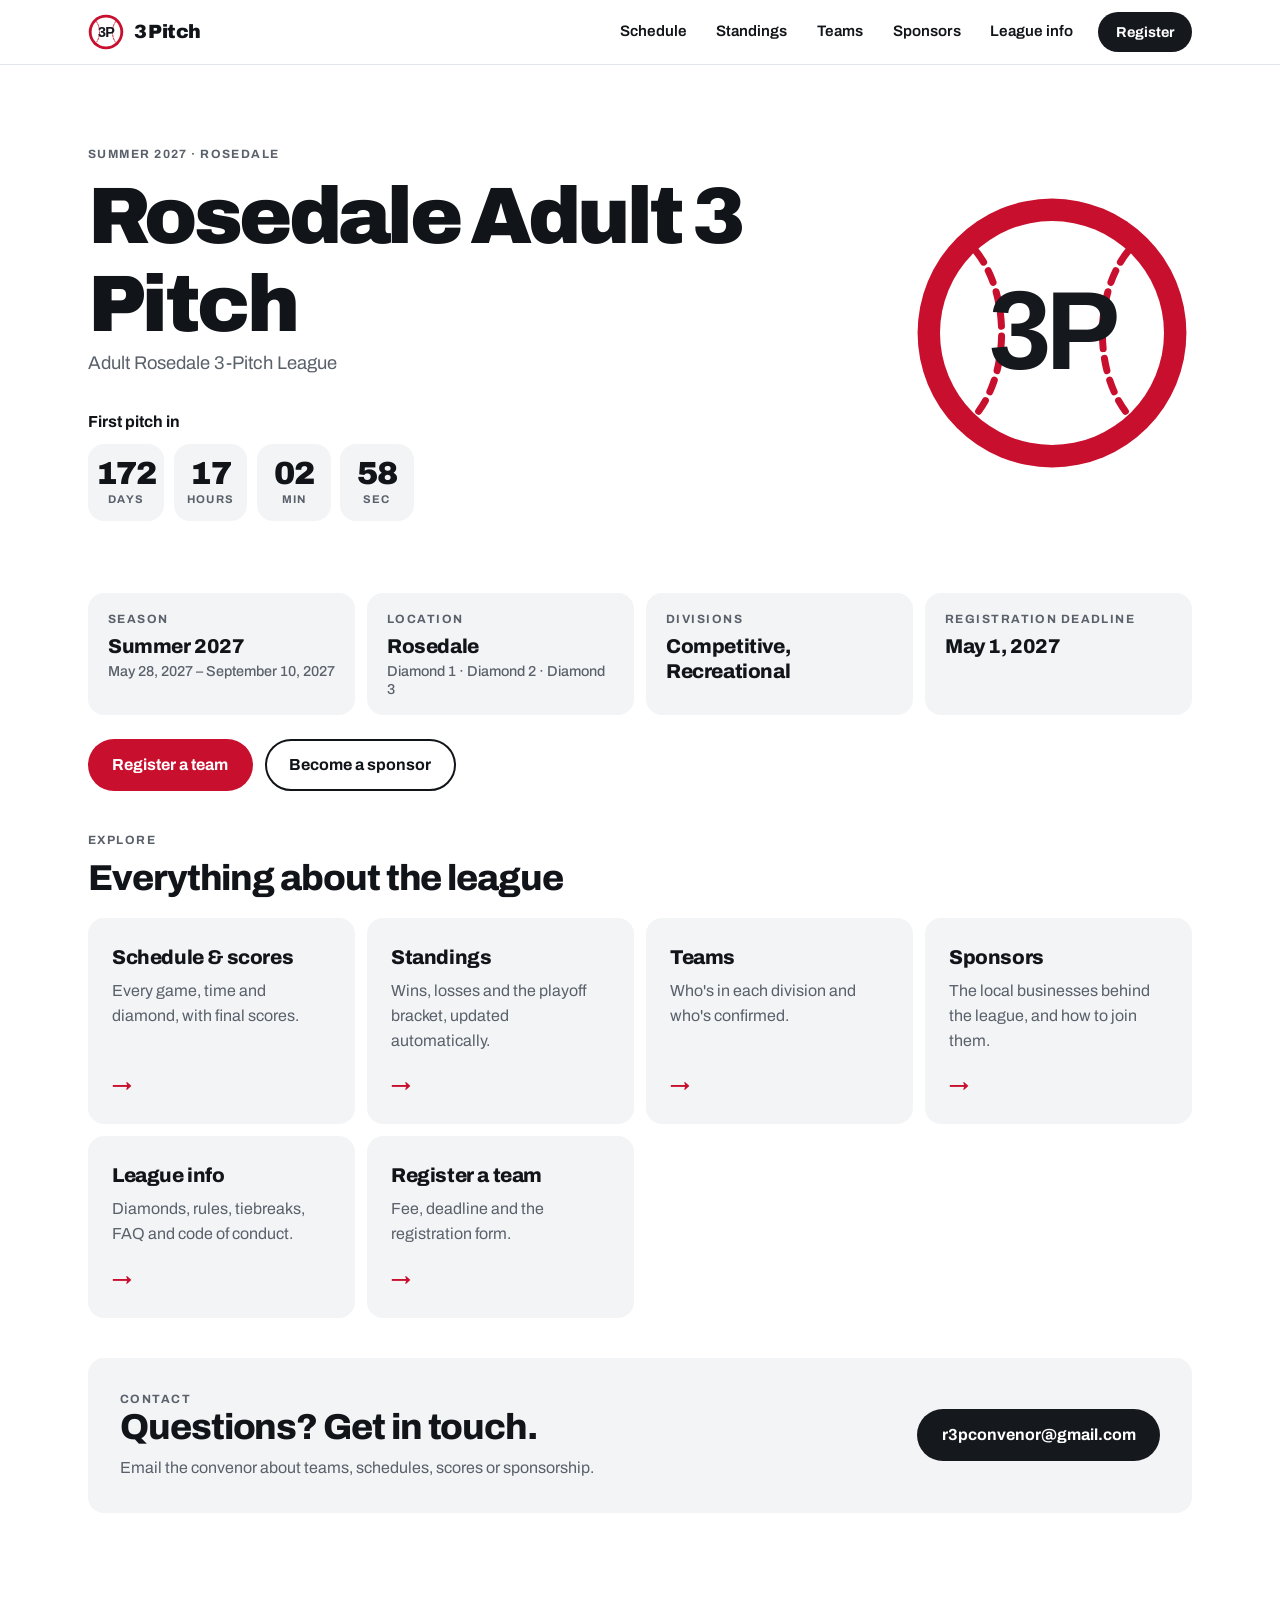
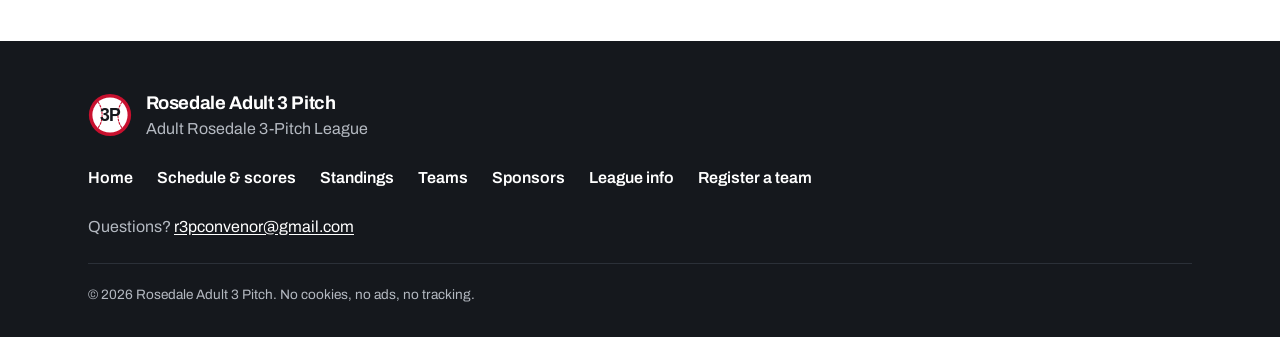
==== index.html @ 1a1a3fea "first submit" ====
<!doctype html>
<html lang="en">
<head>
  <meta charset="utf-8">
  <meta name="viewport" content="width=device-width, initial-scale=1">
  <title>Rosedale Adult 3 Pitch | Adult Rosedale 3-Pitch League</title>
  <meta name="description" content="Rosedale Adult 3 Pitch: the adult 3-pitch league at Rosedale. Schedule, scores, standings, teams and registration for Summer 2027.">
  <meta property="og:type" content="website">
  <meta property="og:site_name" content="Rosedale Adult 3 Pitch">
  <meta property="og:title" content="Rosedale Adult 3 Pitch | Adult Rosedale 3-Pitch League">
  <meta property="og:description" content="Rosedale Adult 3 Pitch: the adult 3-pitch league at Rosedale. Schedule, scores, standings, teams and registration for Summer 2027.">
  <meta property="og:image" content="og-image.png">
  <meta property="og:image:width" content="1200">
  <meta property="og:image:height" content="630">
  <meta name="twitter:card" content="summary_large_image">
  <link rel="icon" href="logo.svg" type="image/svg+xml">
  <link rel="alternate icon" href="favicon.png" type="image/png">
  <link rel="apple-touch-icon" href="apple-touch-icon.png">
  <link rel="preconnect" href="https://fonts.googleapis.com">
  <link rel="preconnect" href="https://fonts.gstatic.com" crossorigin>
  <link rel="stylesheet" href="https://fonts.googleapis.com/css2?family=Archivo:wght@400;500;600;700;800;900&display=swap">
  <link rel="stylesheet" href="style.css">
</head>
<body data-page="home">
  <main id="main" tabindex="-1">
    <noscript><div class="wrap section"><p>Please turn on JavaScript to see this page.</p></div></noscript>
  </main>
  <script src="config.js"></script>
  <script src="league.js"></script>
  <script src="site.js"></script>
  <script src="pages.js"></script>
</body>
</html>
---- style.css ----
/* =====================================================================
   COLOURS — the only place colours are written. Change them here.
   ===================================================================== */
:root {
  /* Main colour: league red. Dark enough to use for text and links on white. */
  --brand: #c8102e;
  /* Darker red for hovering over red buttons and links. */
  --brand-dark: #9a0c23;
  /* Very light red for subtle highlights. */
  --brand-tint: #fdecee;

  /* Accent colour: grey. This light grey is for decoration only (lines, dots)
     because it is too light to read as text on white. */
  --accent: #a3a8b0;
  /* Darker shade of the accent grey, used for small labels and secondary text. */
  --accent-text: #5a616b;

  /* Main text colour (near-black). */
  --ink: #111418;
  /* Page background. */
  --page: #ffffff;
  /* Light grey card background. */
  --card: #f3f4f6;
  /* Card background when hovered. */
  --card-hover: #eaecef;
  /* Thin lines between table rows and around boxes. */
  --line: #e1e4e8;
  /* Slightly stronger lines (bracket connectors, outlines). */
  --line-strong: #b9bec6;

  /* Dark footer and dark buttons. */
  --dark: #15181d;
  /* Dark button when hovered. */
  --dark-hover: #2b3038;
  /* Text on dark backgrounds. */
  --on-dark: #ffffff;
  /* Secondary text on dark backgrounds. */
  --on-dark-muted: #b4b9c1;

  /* "Confirmed" badge (green). */
  --ok-bg: #e2f4e7;
  --ok-text: #17663a;
  /* "Registered" badge and warnings (amber). */
  --warn-bg: #fff1d6;
  --warn-text: #7f4d00;
  --warn-line: #f0c46e;

  /* Keyboard focus ring. */
  --focus: #1f5fd1;
}

/* =====================================================================
   BASE
   ===================================================================== */
*, *::before, *::after { box-sizing: border-box; }
html { -webkit-text-size-adjust: 100%; scroll-padding-top: 5rem; }
body {
  margin: 0;
  font-family: "Archivo", system-ui, -apple-system, "Segoe UI", Roboto, sans-serif;
  font-size: 1rem;
  line-height: 1.55;
  color: var(--ink);
  background: var(--page);
  overflow-x: hidden;
  display: flex; flex-direction: column; min-height: 100vh;
}
main { flex: 1; }
img { max-width: 100%; height: auto; }
a { color: var(--brand); text-underline-offset: 0.15em; }
a:hover { color: var(--brand-dark); }
:focus-visible { outline: 3px solid var(--focus); outline-offset: 2px; border-radius: 4px; }
h1, h2, h3 { margin: 0; line-height: 1.1; letter-spacing: -0.03em; }
p { margin: 0 0 1rem; }
.wrap { width: 100%; max-width: 72rem; margin: 0 auto; padding: 0 1rem; }
@media (min-width: 640px) { .wrap { padding: 0 1.5rem; } }
.section { padding-top: 3rem; }
.section:last-child { padding-bottom: 4rem; }
main > .section:first-child, main > .wrap.section { padding-top: 2.5rem; }
.section-tight { padding-top: 2.5rem; }
.visually-hidden { position: absolute !important; width: 1px; height: 1px; overflow: hidden; clip: rect(0 0 0 0); white-space: nowrap; }
.muted { color: var(--accent-text); }
.nowrap { white-space: nowrap; }
.skip { position: absolute; left: -999px; top: 0; background: var(--dark); color: var(--on-dark); padding: 0.5rem 1rem; z-index: 100; }
.skip:focus { left: 0.5rem; top: 0.5rem; }

/* Typography */
.eyebrow {
  margin: 0 0 0.6rem;
  font-size: 0.75rem; font-weight: 700; letter-spacing: 0.12em; text-transform: uppercase;
  color: var(--accent-text);
}
.display { font-size: clamp(2.5rem, 8vw, 5rem); font-weight: 900; letter-spacing: -0.045em; }
.page-title { font-size: clamp(2.2rem, 6vw, 3.75rem); font-weight: 900; letter-spacing: -0.04em; margin-bottom: 1rem; }
.h2 { font-size: clamp(1.6rem, 4vw, 2.25rem); font-weight: 800; margin-bottom: 1.25rem; }
.h3 { font-size: 1.3rem; font-weight: 800; margin-bottom: 0.75rem; }
.lead { font-size: 1.15rem; color: var(--accent-text); max-width: 40rem; }

/* Buttons (pill-shaped) */
.btn {
  display: inline-flex; align-items: center; justify-content: center; gap: 0.4rem;
  min-height: 2.875rem; padding: 0.7rem 1.4rem;
  border-radius: 999px; border: 2px solid transparent;
  font: inherit; font-weight: 700; text-decoration: none; cursor: pointer; text-align: center;
  transition: background-color 0.15s, color 0.15s, border-color 0.15s;
}
.btn-sm { min-height: 2.25rem; padding: 0.4rem 1rem; font-size: 0.9rem; }
.btn-primary { background: var(--brand); color: var(--on-dark); }
.btn-primary:hover { background: var(--brand-dark); color: var(--on-dark); }
.btn-dark { background: var(--dark); color: var(--on-dark); }
.btn-dark:hover { background: var(--dark-hover); color: var(--on-dark); }
.btn-outline { border-color: var(--ink); color: var(--ink); background: transparent; }
.btn-outline:hover { background: var(--ink); color: var(--on-dark); }
.actions { display: flex; flex-wrap: wrap; gap: 0.75rem; margin-top: 1.5rem; }

/* =====================================================================
   TOP BAR
   ===================================================================== */
.topbar {
  position: sticky; top: 0; z-index: 50;
  background: var(--page); border-bottom: 1px solid var(--line);
}
.topbar-inner { display: flex; align-items: center; justify-content: space-between; min-height: 4rem; gap: 1rem; }
.brand { display: flex; align-items: center; gap: 0.6rem; text-decoration: none; color: var(--ink); font-weight: 900; font-size: 1.2rem; letter-spacing: -0.03em; }
.brand:hover { color: var(--ink); }
.brand img { width: 36px; height: 36px; }
.nav ul { list-style: none; margin: 0; padding: 0; display: flex; align-items: center; gap: 0.25rem; }
.nav-link {
  display: block; padding: 0.45rem 0.8rem; border-radius: 999px;
  color: var(--ink); text-decoration: none; font-weight: 600; font-size: 0.95rem;
}
.nav-link:hover { background: var(--card); color: var(--ink); }
.nav-link[aria-current="page"] { background: var(--brand-tint); color: var(--brand); }
.nav-cta { margin-left: 0.5rem; }
.nav-cta[aria-current="page"] { background: var(--brand); }
.menu-btn {
  display: none; align-items: center; gap: 0.5rem;
  background: var(--card); color: var(--ink); border: 0; border-radius: 999px;
  padding: 0.5rem 1rem; font: inherit; font-weight: 700; cursor: pointer;
}
.menu-icon, .menu-icon::before, .menu-icon::after {
  display: block; width: 16px; height: 2px; background: var(--ink); border-radius: 2px; position: relative;
}
.menu-icon::before, .menu-icon::after { content: ""; position: absolute; left: 0; }
.menu-icon::before { top: -5px; }
.menu-icon::after { top: 5px; }

@media (max-width: 860px) {
  .menu-btn { display: inline-flex; }
  .nav { display: none; position: absolute; left: 0; right: 0; top: 100%; background: var(--page); border-bottom: 1px solid var(--line); padding: 0.5rem 1rem 1rem; }
  .nav.open { display: block; }
  .nav ul { flex-direction: column; align-items: stretch; }
  .nav-link { padding: 0.75rem 1rem; }
  .nav-cta { margin: 0.5rem 0 0; }
}

/* =====================================================================
   FOOTER
   ===================================================================== */
.footer { background: var(--dark); color: var(--on-dark-muted); margin-top: 4rem; padding: 3rem 0 2rem; }
.footer a { color: var(--on-dark); }
.footer a:hover { color: var(--on-dark-muted); }
.footer-inner { display: grid; gap: 1.5rem; }
.footer-brand { display: flex; align-items: center; gap: 0.85rem; }
.footer-brand strong { color: var(--on-dark); font-size: 1.15rem; letter-spacing: -0.02em; }
.footer-brand p { margin: 0; }
.footer-links { list-style: none; margin: 0; padding: 0; display: flex; flex-wrap: wrap; gap: 0.5rem 1.5rem; }
.footer-links a { text-decoration: none; font-weight: 600; }
.footer-links a:hover { text-decoration: underline; }
.footer-contact { margin: 0; }
.footer-small { margin: 0; font-size: 0.85rem; border-top: 1px solid var(--dark-hover); padding-top: 1.25rem; }

/* =====================================================================
   HOME
   ===================================================================== */
.hero { padding: 3rem 0 1rem; }
.hero-inner { display: grid; grid-template-columns: 1fr; gap: 2rem; align-items: center; }
.hero-logo { width: 180px; height: 180px; justify-self: start; grid-row: 1; }
@media (min-width: 800px) {
  .hero { padding: 5rem 0 2rem; }
  .hero-inner { grid-template-columns: 1fr auto; }
  .hero-logo { width: 280px; height: 280px; grid-row: auto; }
}
.countdown { margin-top: 2rem; }
.countdown-label { font-weight: 700; margin-bottom: 0.6rem; }
.countdown-grid { display: flex; flex-wrap: wrap; gap: 0.6rem; }
.cd-unit { background: var(--card); border-radius: 16px; padding: 0.75rem 0.5rem; min-width: 4.6rem; text-align: center; }
.cd-num { display: block; font-size: 2rem; font-weight: 900; letter-spacing: -0.03em; font-variant-numeric: tabular-nums; line-height: 1.1; }
.cd-lbl { display: block; font-size: 0.7rem; font-weight: 700; text-transform: uppercase; letter-spacing: 0.1em; color: var(--accent-text); }
.countdown-status { font-size: 1.15rem; font-weight: 700; display: flex; align-items: center; gap: 0.6rem; flex-wrap: wrap; }
.live-dot { width: 0.7rem; height: 0.7rem; border-radius: 50%; background: var(--brand); animation: pulse 1.6s infinite; }
@keyframes pulse { 50% { opacity: 0.35; } }

.facts { display: grid; grid-template-columns: repeat(auto-fit, minmax(13rem, 1fr)); gap: 0.75rem; margin: 0; }
.fact { background: var(--card); border-radius: 16px; padding: 1.1rem 1.25rem; }
.fact dt { font-size: 0.75rem; font-weight: 700; letter-spacing: 0.12em; text-transform: uppercase; color: var(--accent-text); margin-bottom: 0.3rem; }
.fact dd { margin: 0; font-size: 1.25rem; font-weight: 800; letter-spacing: -0.02em; line-height: 1.25; }
.fact-sub { display: block; font-size: 0.9rem; font-weight: 500; color: var(--accent-text); letter-spacing: 0; margin-top: 0.2rem; }
.fact-wide { grid-column: 1 / -1; }
.fact-text { font-size: 1.05rem !important; font-weight: 600 !important; }

.logo-strip { list-style: none; margin: 0; padding: 1.5rem; display: flex; flex-wrap: wrap; align-items: center; gap: 1.5rem 2.5rem; border-top: 1px solid var(--line); border-bottom: 1px solid var(--line); }
.logo-strip img { max-height: 56px; width: auto; }
.logo-name { font-weight: 800; color: var(--ink); }

.card { background: var(--card); border-radius: 16px; padding: 1.5rem; }
.card-grid { list-style: none; margin: 0; padding: 0; display: grid; grid-template-columns: repeat(auto-fill, minmax(15rem, 1fr)); gap: 0.75rem; }
.card-link { display: flex; flex-direction: column; height: 100%; text-decoration: none; color: var(--ink); transition: background-color 0.15s, transform 0.15s; }
.card-link:hover { background: var(--card-hover); color: var(--ink); transform: translateY(-2px); }
.card-title { font-size: 1.25rem; font-weight: 800; letter-spacing: -0.02em; }
.card-text { color: var(--accent-text); margin-top: 0.35rem; flex: 1; }
.card-arrow { margin-top: 1rem; font-size: 1.25rem; color: var(--brand); font-weight: 700; }
.contact { display: flex; flex-wrap: wrap; align-items: center; justify-content: space-between; gap: 1.5rem; padding: 2rem; }
.contact .h2 { margin-bottom: 0.5rem; }
.contact p { margin: 0; color: var(--accent-text); }
.contact .btn { overflow-wrap: anywhere; }

/* =====================================================================
   TABLES, TABS, BADGES, NOTICES
   ===================================================================== */
.controls { display: flex; flex-wrap: wrap; align-items: flex-end; gap: 1rem; margin: 1.5rem 0 0.5rem; }
.segmented { display: inline-flex; flex-wrap: wrap; background: var(--card); border-radius: 999px; padding: 0.25rem; gap: 0.25rem; max-width: 100%; }
.segmented button {
  border: 0; background: transparent; color: var(--ink); font: inherit; font-weight: 700; font-size: 0.95rem;
  padding: 0.5rem 1.1rem; border-radius: 999px; cursor: pointer;
}
.segmented button:hover { background: var(--card-hover); }
.segmented button[aria-pressed="true"] { background: var(--dark); color: var(--on-dark); }
.select { display: flex; flex-direction: column; gap: 0.3rem; }
.select span { font-size: 0.75rem; font-weight: 700; letter-spacing: 0.12em; text-transform: uppercase; color: var(--accent-text); }
.select select {
  font: inherit; font-weight: 600; color: var(--ink); background: var(--page);
  border: 1px solid var(--line-strong); border-radius: 999px; padding: 0.55rem 1rem; min-width: 14rem; max-width: 100%;
}

.day { margin-top: 2rem; }
.day-title { font-size: 1.35rem; font-weight: 800; margin-bottom: 0.6rem; }
.division { margin-top: 2.25rem; }
.division-head { display: flex; flex-wrap: wrap; align-items: baseline; justify-content: space-between; gap: 0.5rem 1rem; }
.count { margin: 0 0 0.75rem; color: var(--accent-text); font-weight: 600; }

.table-wrap { width: 100%; overflow-x: auto; -webkit-overflow-scrolling: touch; border: 1px solid var(--line); border-radius: 16px; }
.table { width: 100%; border-collapse: collapse; font-variant-numeric: tabular-nums; }
.table th, .table td { padding: 0.8rem 1rem; text-align: left; border-bottom: 1px solid var(--line); vertical-align: middle; }
.table tbody tr:last-child > * { border-bottom: 0; }
.table thead th {
  font-size: 0.72rem; font-weight: 700; letter-spacing: 0.1em; text-transform: uppercase; color: var(--accent-text);
  white-space: nowrap; background: var(--card);
}
.table abbr { text-decoration: none; cursor: help; }
.table .num { text-align: right; white-space: nowrap; }
.table .team { font-weight: 700; min-width: 9rem; }
.table .rank { width: 2.5rem; color: var(--accent-text); }
.table .notes { min-width: 12rem; }
.table .strong { font-weight: 800; }
.win { font-weight: 800; }
.at { color: var(--accent-text); padding: 0 0.15rem; }
.score { display: inline-flex; gap: 0.35rem; }
.dash { color: var(--accent-text); }
.upcoming { font-size: 0.8rem; font-weight: 700; text-transform: uppercase; letter-spacing: 0.08em; color: var(--accent-text); }
.standings td, .standings th { padding: 0.75rem 0.75rem; }

.badge { display: inline-block; padding: 0.2rem 0.7rem; border-radius: 999px; font-size: 0.8rem; font-weight: 700; }
.badge-ok { background: var(--ok-bg); color: var(--ok-text); }
.badge-warn { background: var(--warn-bg); color: var(--warn-text); }
.waitlist { margin: 0.75rem 0 0; font-weight: 700; color: var(--warn-text); }

.notice { background: var(--card); border-radius: 16px; padding: 1.25rem 1.5rem; margin: 1rem 0; font-weight: 600; }
.notice p { margin: 0; }
.notice-warn { background: var(--warn-bg); color: var(--warn-text); border: 1px solid var(--warn-line); }
.loading { color: var(--accent-text); margin-top: 1.5rem; }
.checked { margin-top: 1.25rem; font-size: 0.85rem; color: var(--accent-text); }

/* =====================================================================
   PLAYOFF BRACKET
   ===================================================================== */
.bracket-section { margin-top: 3.5rem; }
.bracket-block { margin-bottom: 2.5rem; }
.bracket-scroll { width: 100%; overflow-x: auto; -webkit-overflow-scrolling: touch; padding-bottom: 0.5rem; }
.bracket { --bk-gap: 2.5rem; min-width: max-content; }
.bracket.neat { display: grid; column-gap: var(--bk-gap); }
.bk-round { margin: 0 0 0.5rem; font-size: 0.75rem; font-weight: 700; letter-spacing: 0.12em; text-transform: uppercase; color: var(--accent-text); }
.bk-slot { position: relative; display: flex; align-items: center; padding: 0.4rem 0; }
.bk-game { width: 100%; min-width: 12rem; background: var(--card); border-radius: 12px; overflow: hidden; position: relative; z-index: 1; }
.bk-team { display: flex; justify-content: space-between; gap: 1rem; padding: 0.55rem 0.9rem; font-variant-numeric: tabular-nums; }
.bk-team + .bk-team { border-top: 1px solid var(--line); }
.bk-score { min-width: 1.5rem; text-align: right; }
/* Thin connector lines between rounds */
.feeds-top::after, .feeds-bottom::after, .fed::before { content: ""; position: absolute; width: calc(var(--bk-gap) / 2); }
.feeds-top::after { right: calc(var(--bk-gap) / -2); top: 50%; bottom: 0; border-top: 1px solid var(--line-strong); border-right: 1px solid var(--line-strong); }
.feeds-bottom::after { right: calc(var(--bk-gap) / -2); top: 0; bottom: 50%; border-bottom: 1px solid var(--line-strong); border-right: 1px solid var(--line-strong); }
.fed::before { left: calc(var(--bk-gap) / -2); top: 50%; border-top: 1px solid var(--line-strong); }
.bracket.loose { display: flex; gap: 1.5rem; }
.bk-col { display: flex; flex-direction: column; min-width: 12rem; }
.bk-col-games { display: flex; flex-direction: column; justify-content: space-around; flex: 1; gap: 0.5rem; }
.champion { display: inline-block; margin-top: 1.25rem; background: var(--dark); color: var(--on-dark); border-radius: 16px; padding: 1.25rem 1.75rem; }
.champion .eyebrow { color: var(--on-dark-muted); margin-bottom: 0.25rem; }
.champion-name { margin: 0; font-size: 1.75rem; font-weight: 900; letter-spacing: -0.03em; }

/* =====================================================================
   REGISTER, SPONSORS, INFO
   ===================================================================== */
.steps, .rules { padding-left: 1.4rem; max-width: 46rem; }
.steps li, .rules li { margin-bottom: 0.6rem; padding-left: 0.25rem; }
.steps li::marker, .rules li::marker { font-weight: 800; color: var(--brand); }
.form-frame { border: 1px solid var(--line); border-radius: 16px; overflow: hidden; background: var(--page); }
.form-frame iframe { display: block; width: 100%; height: 1400px; border: 0; }
.soon { max-width: 40rem; }
.soon .btn { overflow-wrap: anywhere; }

.sponsor-grid, .package-grid, .venue-grid { list-style: none; margin: 0; padding: 0; display: grid; gap: 0.75rem; }
.sponsor-grid { grid-template-columns: repeat(auto-fill, minmax(13rem, 1fr)); }
.sponsor a { color: var(--ink); text-decoration: none; display: block; }
.sponsor img { display: block; max-height: 80px; width: auto; margin-bottom: 0.75rem; }
.sponsor-name { font-weight: 800; font-size: 1.1rem; }
.package-grid { grid-template-columns: repeat(auto-fit, minmax(16rem, 1fr)); }
.package { display: flex; flex-direction: column; }
.package.featured { background: var(--brand-tint); }
.package-name { font-size: 1.1rem; font-weight: 800; text-transform: uppercase; letter-spacing: 0.06em; }
.package-price { font-size: 2.5rem; font-weight: 900; letter-spacing: -0.04em; margin: 0.25rem 0 0.75rem; }
.perks { padding-left: 1.2rem; flex: 1; margin: 0 0 1.25rem; }
.perks li { margin-bottom: 0.35rem; }
.venue-grid { grid-template-columns: repeat(auto-fill, minmax(15rem, 1fr)); }
.toc { display: flex; flex-wrap: wrap; gap: 0.5rem; }
.toc a { background: var(--card); color: var(--ink); text-decoration: none; font-weight: 700; padding: 0.45rem 1rem; border-radius: 999px; font-size: 0.9rem; }
.toc a:hover { background: var(--card-hover); }
.faq { max-width: 46rem; }
.faq details { border-bottom: 1px solid var(--line); padding: 0.9rem 0; }
.faq summary { font-weight: 700; cursor: pointer; }
.faq details p { margin: 0.6rem 0 0; color: var(--accent-text); }

/* Respect "reduce motion" */
@media (prefers-reduced-motion: reduce) {
  *, *::before, *::after { animation: none !important; transition: none !important; scroll-behavior: auto !important; }
  .card-link:hover { transform: none; }
}
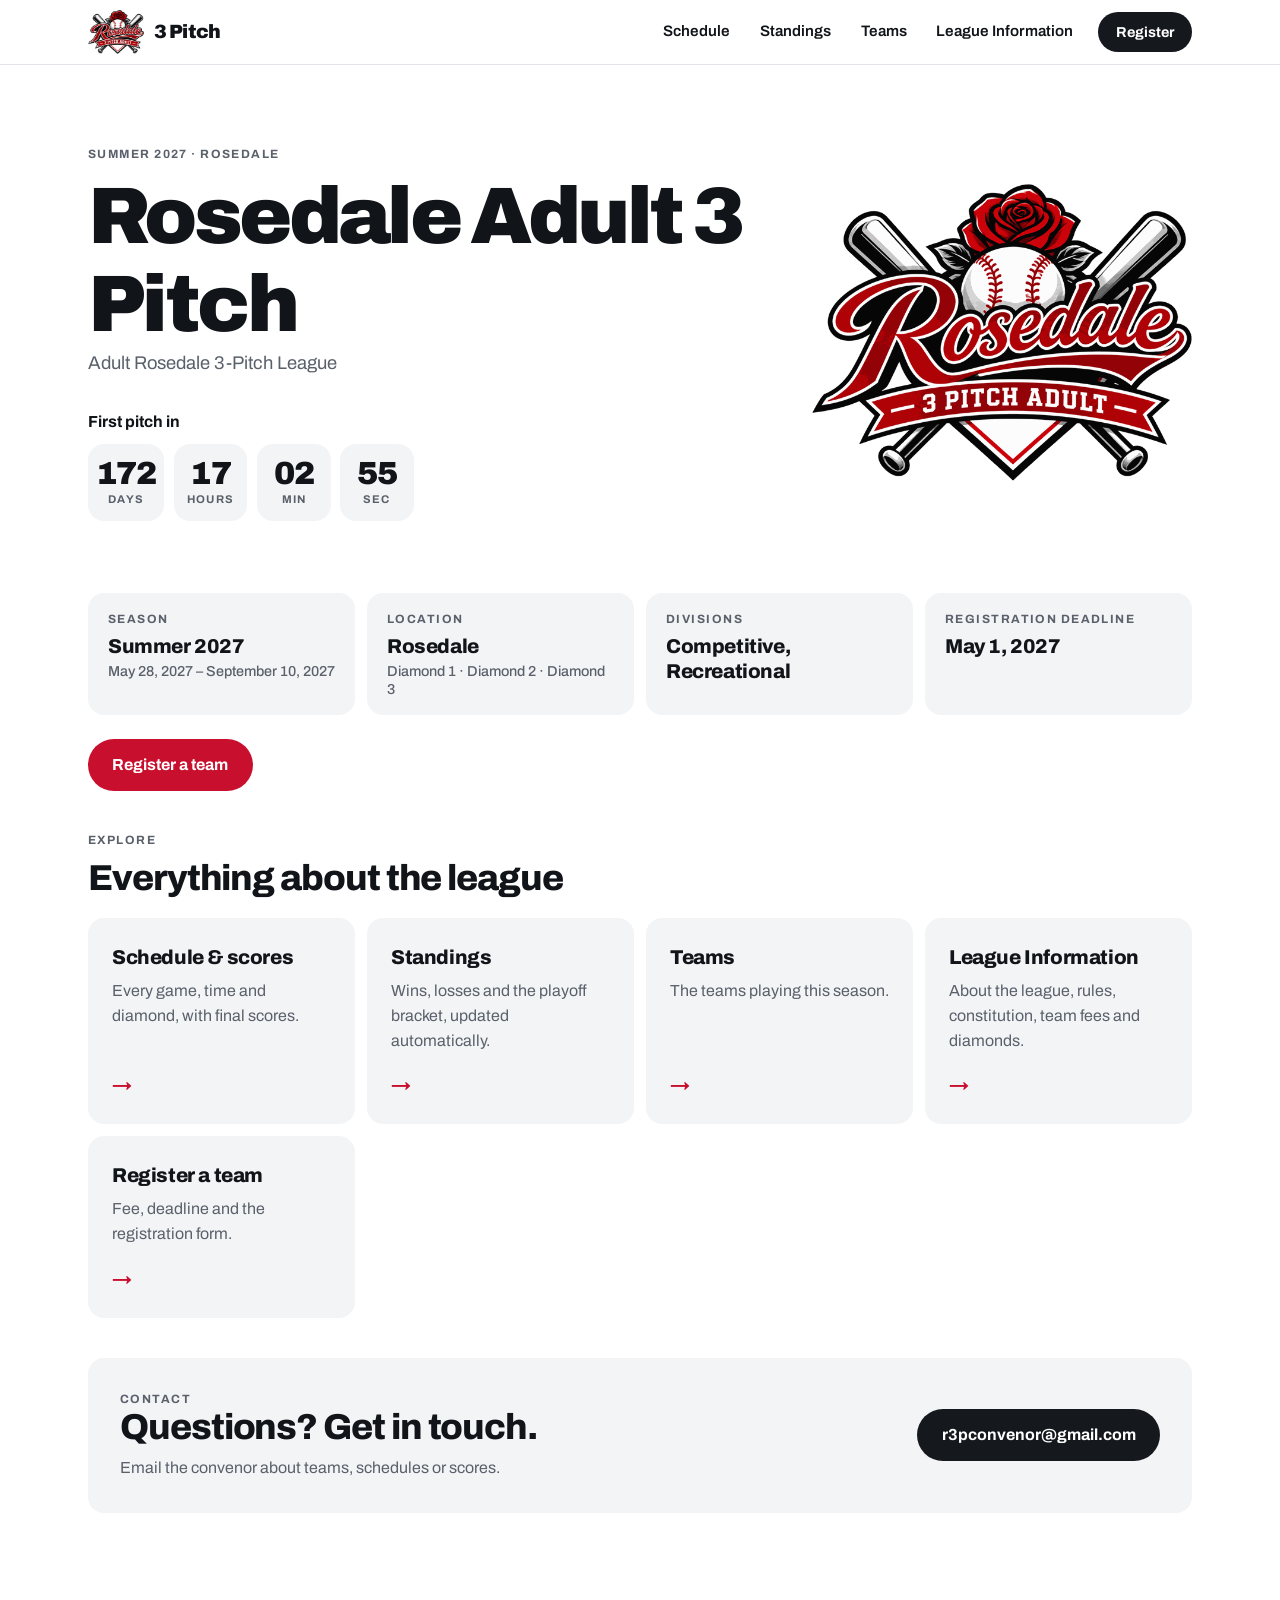
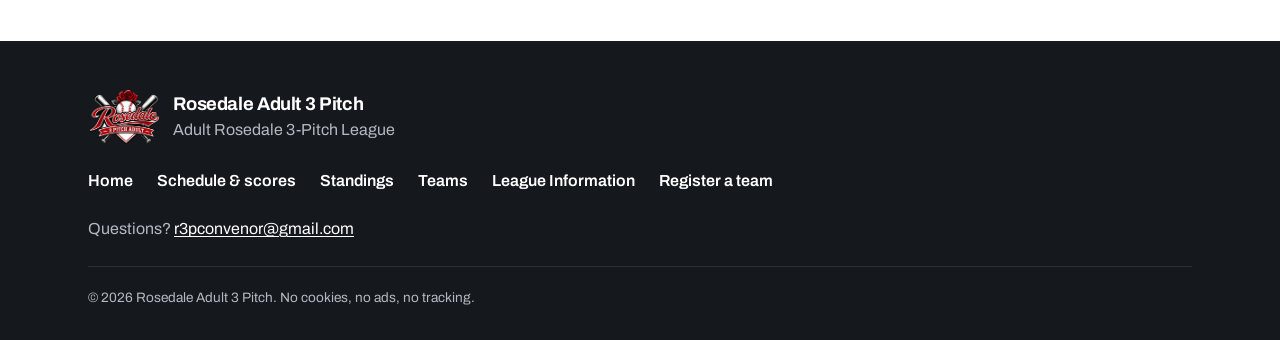
==== commit e2eba94e: "New logo, simple team list, League Information page - Replace placeholder logo with the real Rosedal" ====
--- a/index.html
+++ b/index.html
@@ -13,8 +13,7 @@
   <meta property="og:image:width" content="1200">
   <meta property="og:image:height" content="630">
   <meta name="twitter:card" content="summary_large_image">
-  <link rel="icon" href="logo.svg" type="image/svg+xml">
-  <link rel="alternate icon" href="favicon.png" type="image/png">
+  <link rel="icon" href="favicon.png" type="image/png">
   <link rel="apple-touch-icon" href="apple-touch-icon.png">
   <link rel="preconnect" href="https://fonts.googleapis.com">
   <link rel="preconnect" href="https://fonts.gstatic.com" crossorigin>
--- a/style.css
+++ b/style.css
@@ -122,7 +122,7 @@
 .topbar-inner { display: flex; align-items: center; justify-content: space-between; min-height: 4rem; gap: 1rem; }
 .brand { display: flex; align-items: center; gap: 0.6rem; text-decoration: none; color: var(--ink); font-weight: 900; font-size: 1.2rem; letter-spacing: -0.03em; }
 .brand:hover { color: var(--ink); }
-.brand img { width: 36px; height: 36px; }
+.brand img { width: auto; height: 44px; }
 .nav ul { list-style: none; margin: 0; padding: 0; display: flex; align-items: center; gap: 0.25rem; }
 .nav-link {
   display: block; padding: 0.45rem 0.8rem; border-radius: 999px;
@@ -161,6 +161,7 @@
 .footer a:hover { color: var(--on-dark-muted); }
 .footer-inner { display: grid; gap: 1.5rem; }
 .footer-brand { display: flex; align-items: center; gap: 0.85rem; }
+.footer-brand img { width: auto; height: 56px; }
 .footer-brand strong { color: var(--on-dark); font-size: 1.15rem; letter-spacing: -0.02em; }
 .footer-brand p { margin: 0; }
 .footer-links { list-style: none; margin: 0; padding: 0; display: flex; flex-wrap: wrap; gap: 0.5rem 1.5rem; }
@@ -174,11 +175,11 @@
    ===================================================================== */
 .hero { padding: 3rem 0 1rem; }
 .hero-inner { display: grid; grid-template-columns: 1fr; gap: 2rem; align-items: center; }
-.hero-logo { width: 180px; height: 180px; justify-self: start; grid-row: 1; }
+.hero-logo { width: 240px; height: auto; justify-self: start; grid-row: 1; }
 @media (min-width: 800px) {
   .hero { padding: 5rem 0 2rem; }
   .hero-inner { grid-template-columns: 1fr auto; }
-  .hero-logo { width: 280px; height: 280px; grid-row: auto; }
+  .hero-logo { width: 380px; height: auto; grid-row: auto; }
 }
 .countdown { margin-top: 2rem; }
 .countdown-label { font-weight: 700; margin-bottom: 0.6rem; }
@@ -197,10 +198,6 @@
 .fact-sub { display: block; font-size: 0.9rem; font-weight: 500; color: var(--accent-text); letter-spacing: 0; margin-top: 0.2rem; }
 .fact-wide { grid-column: 1 / -1; }
 .fact-text { font-size: 1.05rem !important; font-weight: 600 !important; }
-
-.logo-strip { list-style: none; margin: 0; padding: 1.5rem; display: flex; flex-wrap: wrap; align-items: center; gap: 1.5rem 2.5rem; border-top: 1px solid var(--line); border-bottom: 1px solid var(--line); }
-.logo-strip img { max-height: 56px; width: auto; }
-.logo-name { font-weight: 800; color: var(--ink); }
 
 .card { background: var(--card); border-radius: 16px; padding: 1.5rem; }
 .card-grid { list-style: none; margin: 0; padding: 0; display: grid; grid-template-columns: repeat(auto-fill, minmax(15rem, 1fr)); gap: 0.75rem; }
@@ -297,7 +294,7 @@
 .champion-name { margin: 0; font-size: 1.75rem; font-weight: 900; letter-spacing: -0.03em; }
 
 /* =====================================================================
-   REGISTER, SPONSORS, INFO
+   REGISTER, INFO
    ===================================================================== */
 .steps, .rules { padding-left: 1.4rem; max-width: 46rem; }
 .steps li, .rules li { margin-bottom: 0.6rem; padding-left: 0.25rem; }
@@ -307,19 +304,10 @@
 .soon { max-width: 40rem; }
 .soon .btn { overflow-wrap: anywhere; }
 
-.sponsor-grid, .package-grid, .venue-grid { list-style: none; margin: 0; padding: 0; display: grid; gap: 0.75rem; }
-.sponsor-grid { grid-template-columns: repeat(auto-fill, minmax(13rem, 1fr)); }
-.sponsor a { color: var(--ink); text-decoration: none; display: block; }
-.sponsor img { display: block; max-height: 80px; width: auto; margin-bottom: 0.75rem; }
-.sponsor-name { font-weight: 800; font-size: 1.1rem; }
-.package-grid { grid-template-columns: repeat(auto-fit, minmax(16rem, 1fr)); }
-.package { display: flex; flex-direction: column; }
-.package.featured { background: var(--brand-tint); }
-.package-name { font-size: 1.1rem; font-weight: 800; text-transform: uppercase; letter-spacing: 0.06em; }
-.package-price { font-size: 2.5rem; font-weight: 900; letter-spacing: -0.04em; margin: 0.25rem 0 0.75rem; }
-.perks { padding-left: 1.2rem; flex: 1; margin: 0 0 1.25rem; }
-.perks li { margin-bottom: 0.35rem; }
+.venue-grid { list-style: none; margin: 0; padding: 0; display: grid; gap: 0.75rem; }
 .venue-grid { grid-template-columns: repeat(auto-fill, minmax(15rem, 1fr)); }
+.team-grid { list-style: none; margin: 0; padding: 0; display: grid; grid-template-columns: repeat(auto-fill, minmax(14rem, 1fr)); gap: 0.75rem; }
+.team-card { font-weight: 800; font-size: 1.1rem; letter-spacing: -0.01em; border-left: 4px solid var(--brand); }
 .toc { display: flex; flex-wrap: wrap; gap: 0.5rem; }
 .toc a { background: var(--card); color: var(--ink); text-decoration: none; font-weight: 700; padding: 0.45rem 1rem; border-radius: 999px; font-size: 0.9rem; }
 .toc a:hover { background: var(--card-hover); }
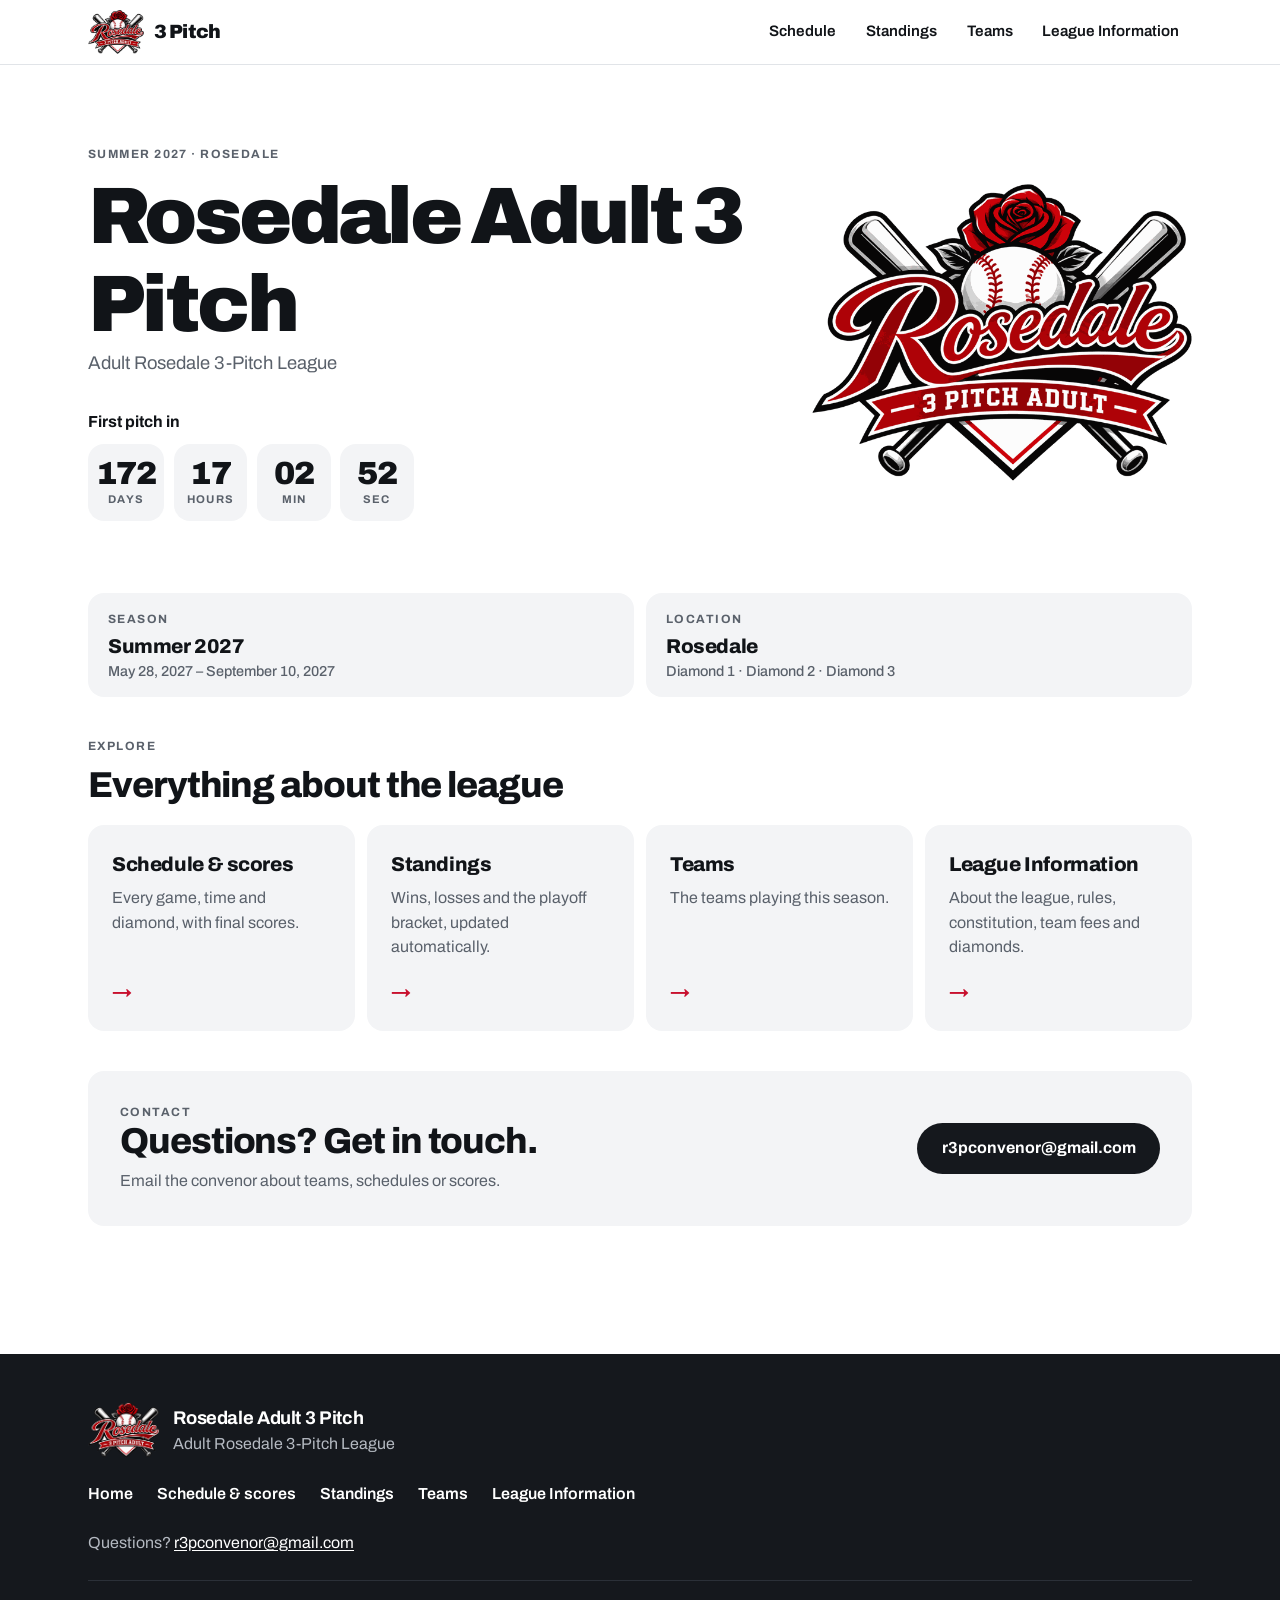
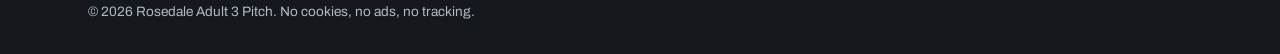
==== commit fc6eeedc: "Remove registration and divisions from the whole site - Delete the Register page, its menu button, f" ====
--- a/index.html
+++ b/index.html
@@ -4,11 +4,11 @@
   <meta charset="utf-8">
   <meta name="viewport" content="width=device-width, initial-scale=1">
   <title>Rosedale Adult 3 Pitch | Adult Rosedale 3-Pitch League</title>
-  <meta name="description" content="Rosedale Adult 3 Pitch: the adult 3-pitch league at Rosedale. Schedule, scores, standings, teams and registration for Summer 2027.">
+  <meta name="description" content="Rosedale Adult 3 Pitch: the adult 3-pitch league at Rosedale. Schedule, scores, standings, teams and league information for Summer 2027.">
   <meta property="og:type" content="website">
   <meta property="og:site_name" content="Rosedale Adult 3 Pitch">
   <meta property="og:title" content="Rosedale Adult 3 Pitch | Adult Rosedale 3-Pitch League">
-  <meta property="og:description" content="Rosedale Adult 3 Pitch: the adult 3-pitch league at Rosedale. Schedule, scores, standings, teams and registration for Summer 2027.">
+  <meta property="og:description" content="Rosedale Adult 3 Pitch: the adult 3-pitch league at Rosedale. Schedule, scores, standings, teams and league information for Summer 2027.">
   <meta property="og:image" content="og-image.png">
   <meta property="og:image:width" content="1200">
   <meta property="og:image:height" content="630">
--- a/style.css
+++ b/style.css
@@ -264,6 +264,8 @@
 .notice { background: var(--card); border-radius: 16px; padding: 1.25rem 1.5rem; margin: 1rem 0; font-weight: 600; }
 .notice p { margin: 0; }
 .notice-warn { background: var(--warn-bg); color: var(--warn-text); border: 1px solid var(--warn-line); }
+.notice-important { background: var(--brand-tint); color: var(--ink); border-left: 4px solid var(--brand); font-weight: 500; line-height: 1.55; }
+.notice-important strong { color: var(--brand); }
 .loading { color: var(--accent-text); margin-top: 1.5rem; }
 .checked { margin-top: 1.25rem; font-size: 0.85rem; color: var(--accent-text); }
 
@@ -301,7 +303,9 @@
 .steps li::marker, .rules li::marker { font-weight: 800; color: var(--brand); }
 .form-frame { border: 1px solid var(--line); border-radius: 16px; overflow: hidden; background: var(--page); }
 .form-frame iframe { display: block; width: 100%; height: 1400px; border: 0; }
-.soon { max-width: 40rem; }
+.soon, .doc-card { max-width: 40rem; }
+.doc-card p { margin-top: 0.35rem; color: var(--accent-text); }
+.doc-card .actions { margin-top: 1rem; }
 .soon .btn { overflow-wrap: anywhere; }
 
 .venue-grid { list-style: none; margin: 0; padding: 0; display: grid; gap: 0.75rem; }
